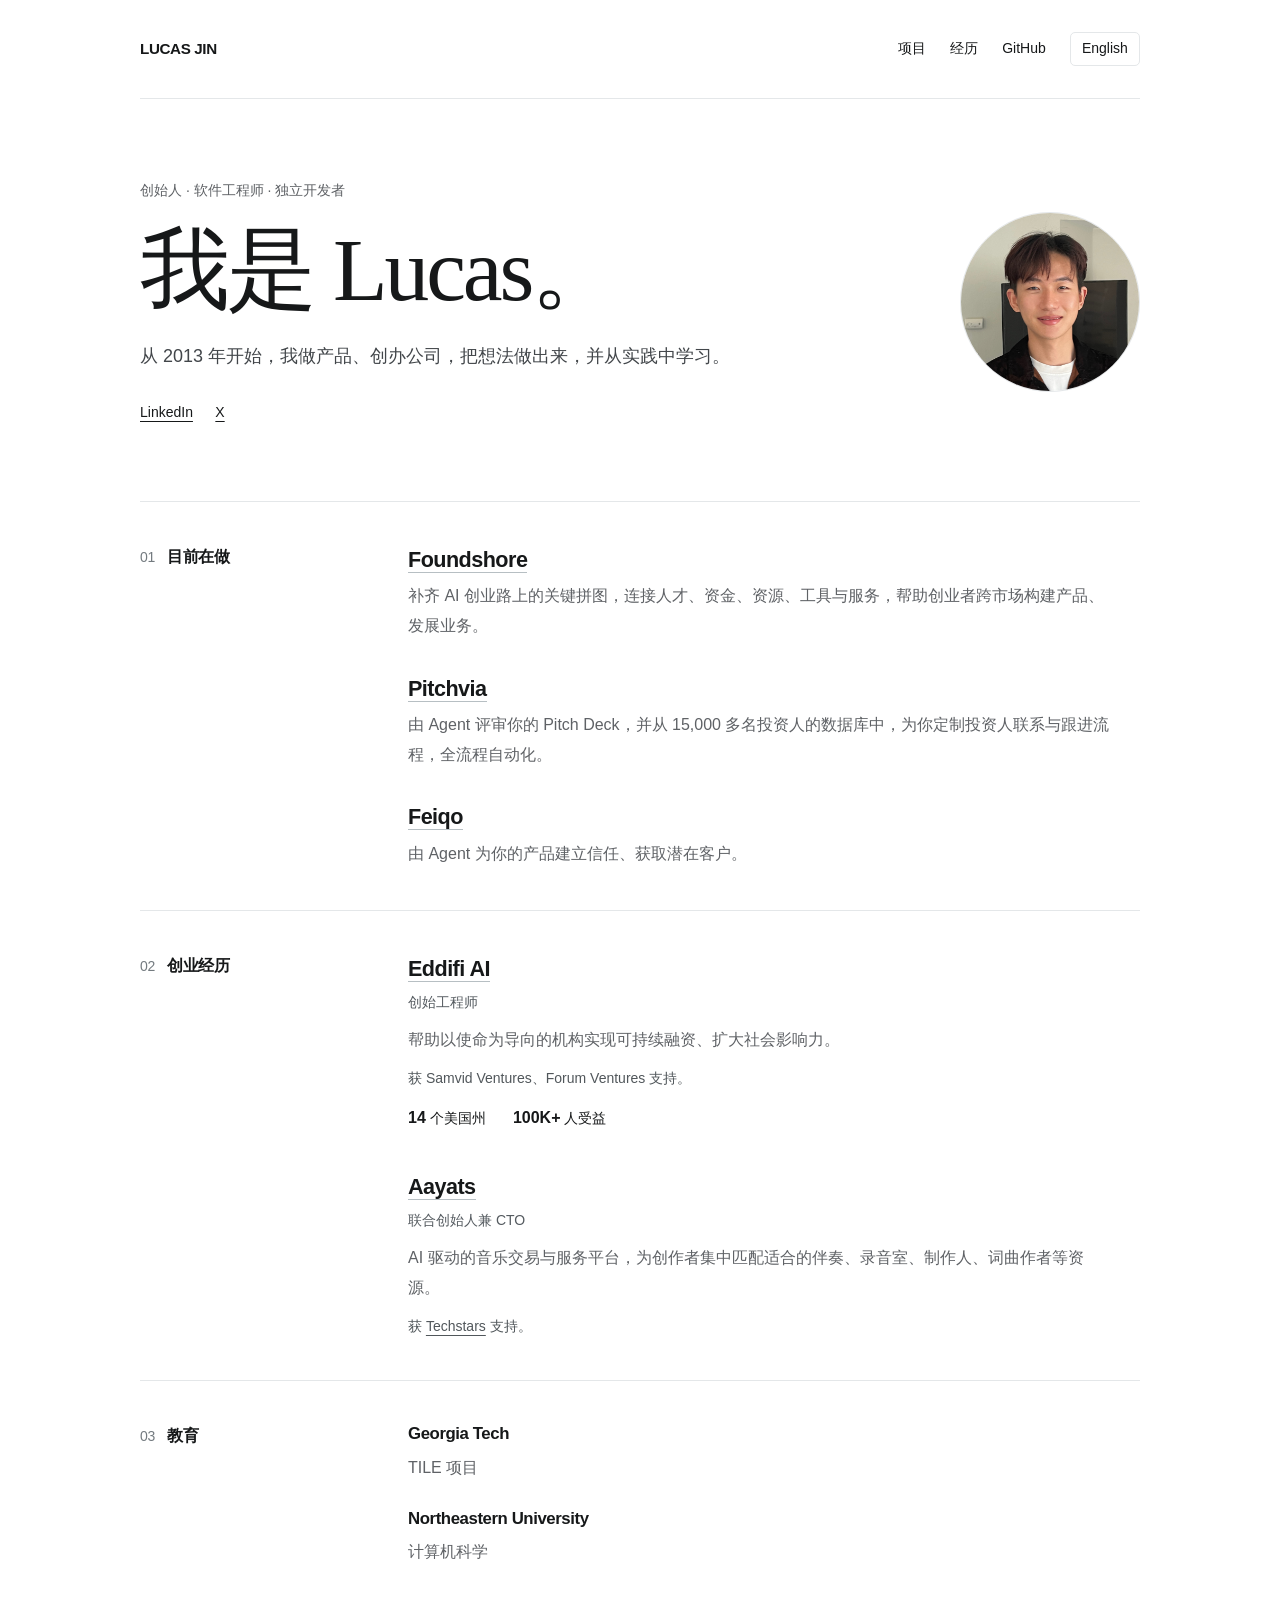
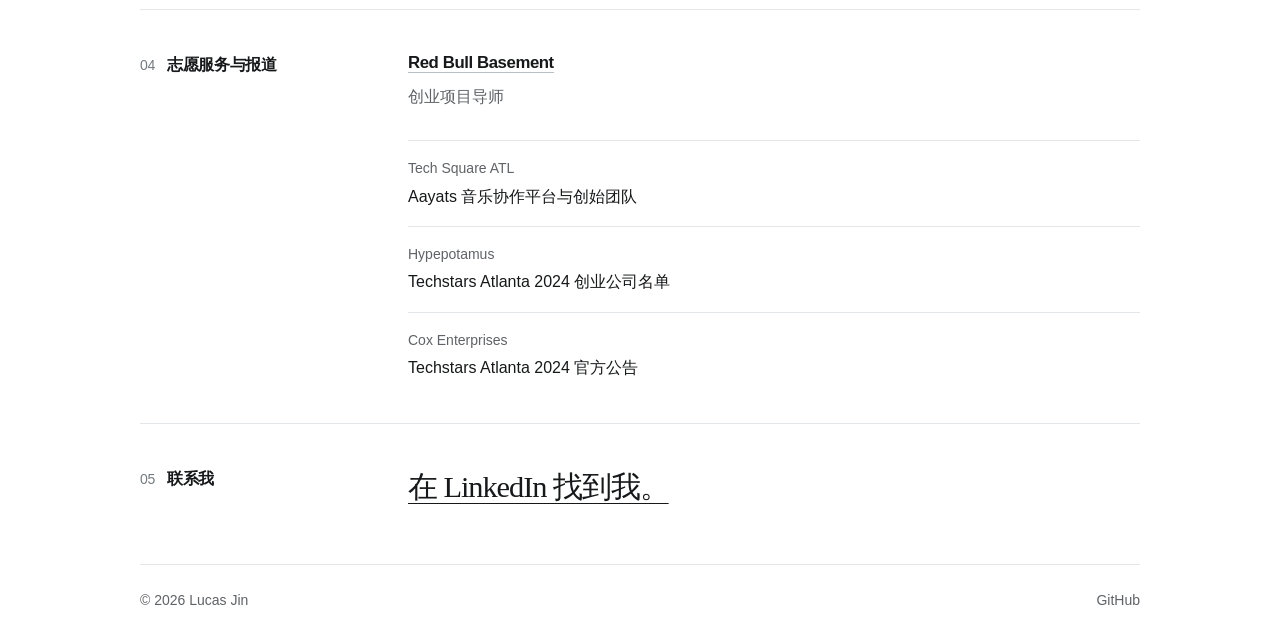
==== zh/index.html @ 731f04c1 "Publish bilingual personal website" ====
<!doctype html>
<html lang="zh-CN">
<head>
<meta charset="utf-8"><meta name="viewport" content="width=device-width, initial-scale=1">
<title>Lucas Jin — 创始人、软件工程师、独立开发者</title><meta name="description" content="从 2013 年开始做产品、创办公司。正在构建 Foundshore、Pitchvia 和 Feiqo。">
<link rel="canonical" href="https://hjinlucas.github.io/zh/">
<link rel="alternate" hreflang="en" href="https://hjinlucas.github.io/"><link rel="alternate" hreflang="zh-CN" href="https://hjinlucas.github.io/zh/"><link rel="alternate" hreflang="x-default" href="https://hjinlucas.github.io/">
<meta property="og:type" content="website"><meta property="og:title" content="Lucas Jin — 创始人、软件工程师、独立开发者"><meta property="og:description" content="从 2013 年开始做产品、创办公司。正在构建 Foundshore、Pitchvia 和 Feiqo。"><meta property="og:url" content="https://hjinlucas.github.io/zh/"><meta property="og:locale" content="zh_CN">
<meta name="theme-color" content="#ffffff"><link rel="icon" href="../assets/favicon.svg" type="image/svg+xml"><link rel="stylesheet" href="../assets/style.css">
<script type="application/ld+json">{"@context": "https://schema.org", "@type": "Person", "name": "Lucas Jin", "alternateName": "Hao Lucas Jin", "url": "https://hjinlucas.github.io", "image": "https://hjinlucas.github.io/assets/lucas.png", "jobTitle": "Founder and Software Engineer", "sameAs": ["https://github.com/hjinlucas", "https://www.linkedin.com/in/lucas-jinhao/", "https://x.com/luc3xhj"]}</script>
</head>
<body>
<a class="skip" href="#main">跳转至正文</a>
<div class="wrap">
<header class="header"><a class="wordmark" href="../">LUCAS JIN</a><nav class="nav" aria-label="主导航"><a class="section-nav" href="#work">项目</a><a class="section-nav" href="#experience">经历</a><a href="https://github.com/hjinlucas">GitHub</a><a class="language" href="../" lang="en" hreflang="en">English</a></nav></header>
<main id="main"><section class="hero" aria-labelledby="intro-title"><div class="hero-content"><p class="eyebrow">创始人 · 软件工程师 · 独立开发者</p><h1 id="intro-title">我是 Lucas。</h1><p class="intro">从 2013 年开始，我做产品、创办公司，把想法做出来，并从实践中学习。</p><div class="social"><a href="https://www.linkedin.com/in/lucas-jinhao/">LinkedIn</a><a href="https://x.com/luc3xhj">X</a></div></div><img class="portrait" src="../assets/lucas.png" alt="Lucas Jin" width="180" height="180" fetchpriority="high"></section><section class="section " id="work" aria-labelledby="work-title"><h2 id="work-title"><span class="section-index">01</span>目前在做</h2><div><ol class="work-list"><li><h3><a href="https://foundshore.com">Foundshore</a></h3><p class="description">补齐 AI 创业路上的关键拼图，连接人才、资金、资源、工具与服务，帮助创业者跨市场构建产品、发展业务。</p></li><li><h3><a href="https://pitchvia.com">Pitchvia</a></h3><p class="description">由 Agent 评审你的 Pitch Deck，并从 15,000 多名投资人的数据库中，为你定制投资人联系与跟进流程，全流程自动化。</p></li><li><h3><a href="https://feiqo.com">Feiqo</a></h3><p class="description">由 Agent 为你的产品建立信任、获取潜在客户。</p></li></ol></div></section><section class="section " id="experience" aria-labelledby="experience-title"><h2 id="experience-title"><span class="section-index">02</span>创业经历</h2><div><article class="entry"><h3><a href="https://eddi.org">Eddifi AI</a></h3><p class="role">创始工程师</p><p class="description">帮助以使命为导向的机构实现可持续融资、扩大社会影响力。</p><p class="backing">获 Samvid Ventures、Forum Ventures 支持。</p><p class="impact"><span><strong>14</strong> 个美国州</span><span><strong>100K+</strong> 人受益</span></p></article>
        <article class="entry"><h3><a href="https://aayats.com">Aayats</a></h3><p class="role">联合创始人兼 CTO</p><p class="description">AI 驱动的音乐交易与服务平台，为创作者集中匹配适合的伴奏、录音室、制作人、词曲作者等资源。</p><p class="backing">获 <a href="https://www.techstars.com/">Techstars</a> 支持。</p></article></div></section><section class="section education" id="education" aria-labelledby="education-title"><h2 id="education-title"><span class="section-index">03</span>教育</h2><div><article class="entry"><h3>Georgia Tech</h3><p class="description">TILE 项目</p></article><article class="entry"><h3>Northeastern University</h3><p class="description">计算机科学</p></article></div></section><section class="section " id="mentions" aria-labelledby="mentions-title"><h2 id="mentions-title"><span class="section-index">04</span>志愿服务与报道</h2><div><article class="volunteer"><h3><a href="https://www.redbull.com/ca-en/event-series/basement">Red Bull Basement</a></h3><p class="description">创业项目导师</p></article><ul class="media-list"><li><span class="source">Tech Square ATL</span><a href="https://www.techsquareatl.com/tech-square-news/2024/8/21/aayats-aims-to-pioneer-change-in-music-collaboration">Aayats 音乐协作平台与创始团队</a></li><li><span class="source">Hypepotamus</span><a href="https://www.hypepotamus.com/meet-the-10-startups-selected-for-techstars-atlantas-2024-cohort/">Techstars Atlanta 2024 创业公司名单</a></li><li><span class="source">Cox Enterprises</span><a href="https://www.coxenterprises.com/press-releases/meet-the-class-of-techstars-atlanta-powered-by-cox-enterprises">Techstars Atlanta 2024 官方公告</a></li></ul></div></section><section class="section contact" id="connect" aria-labelledby="connect-title"><h2 id="connect-title"><span class="section-index">05</span>联系我</h2><div><a class="contact-link" href="https://www.linkedin.com/in/lucas-jinhao/">在 LinkedIn 找到我。</a></div></section></main>
<footer class="footer"><span>© 2026 Lucas Jin</span><a href="https://github.com/hjinlucas">GitHub</a></footer>
</div>
</body></html>
---- assets/style.css ----
:root { color-scheme: light; --paper: #fff; --ink: #161819; --muted: #5f6266; --line: #e4e7e9; --accent: #175c4c; }
* { box-sizing: border-box; }
html { scroll-behavior: smooth; scroll-padding-top: 2rem; }
body { margin: 0; background: var(--paper); color: var(--ink); font-family: -apple-system, BlinkMacSystemFont, "Segoe UI", "Noto Sans SC", sans-serif; font-size: 1rem; line-height: 1.65; -webkit-font-smoothing: antialiased; }
a { color: inherit; text-decoration-thickness: 1px; text-underline-offset: .25em; }
a:hover { color: var(--accent); }
a:focus-visible { outline: 2px solid var(--accent); outline-offset: 5px; border-radius: 2px; }
.skip { position: absolute; left: 1rem; top: -5rem; padding: .6rem 1rem; background: var(--ink); color: white; z-index: 3; }
.skip:focus { top: 1rem; }
.wrap { width: min(100% - 3.5rem, 1000px); margin-inline: auto; }
.header { display: flex; align-items: center; justify-content: space-between; gap: 2rem; padding-block: 2rem; border-bottom: 1px solid var(--line); }
.wordmark { text-decoration: none; font-size: .95rem; font-weight: 700; letter-spacing: -.025em; }
.nav { display: flex; align-items: center; gap: 1.5rem; font-size: .875rem; }
.nav a { text-decoration: none; }
.language { padding: .28rem .7rem; border: 1px solid var(--line); border-radius: 5px; }
.hero { display: grid; grid-template-columns: minmax(0, 1fr) 180px; align-items: center; gap: 4rem; padding-block: 5rem 4.8rem; }
.eyebrow { margin: 0 0 1.2rem; color: var(--muted); font-size: .875rem; }
h1 { margin: 0 0 1.25rem; font-family: Georgia, "Times New Roman", "Noto Serif SC", serif; font-weight: 400; font-size: clamp(3.5rem, 7vw, 5.8rem); letter-spacing: -.06em; line-height: 1.1; }
.intro { max-width: 37rem; font-size: 1.125rem; color: #42464a; margin: 0; line-height: 1.75; }
.portrait { width: 180px; height: 180px; border-radius: 50%; object-fit: cover; border: 1px solid var(--line); }
.social { display: flex; gap: 1.4rem; margin-top: 1.75rem; font-size: .875rem; }
.section { display: grid; grid-template-columns: 220px minmax(0, 1fr); gap: 3rem; border-top: 1px solid var(--line); padding-block: 2.6rem; scroll-margin-top: 2rem; }
.section h2 { font-size: 1rem; font-weight: 600; letter-spacing: -.02em; line-height: 1.5; margin: .1rem 0 0; }
.section-index { font-size: .875rem; color: #737a7f; margin-right: .75rem; font-variant-numeric: tabular-nums; font-weight: 400; }
.work-list { list-style: none; margin: 0; padding: 0; }
.work-list li + li { margin-top: 2rem; }
h3 { font-size: 1.35rem; line-height: 1.45; letter-spacing: -.025em; font-weight: 600; margin: 0 0 .4rem; }
h3 a { text-decoration: none; border-bottom: 1px solid #b7bfc3; }
.description { color: var(--muted); margin: 0; max-width: 44rem; }
.entry + .entry { margin-top: 2.5rem; }
.role { font-size: .875rem; margin: .25rem 0 .7rem; color: #555b60; }
.backing { margin: .8rem 0 0; font-size: .875rem; color: #51575b; }
.impact { margin: .9rem 0 0; display: flex; gap: 1.7rem; flex-wrap: wrap; color: var(--ink); font-size: .875rem; }
.impact strong { font-size: 1rem; font-weight: 600; }
.education .entry + .entry { margin-top: 1.5rem; }
.education h3 { font-size: 1.05rem; }
.volunteer { padding-bottom: 1.8rem; }
.volunteer h3 { font-size: 1.05rem; }
.media-list { list-style: none; margin: 0; padding: 0; }
.media-list li { border-top: 1px solid var(--line); padding-block: 1rem; }
.media-list li:last-child { padding-bottom: 0; }
.source { display: block; margin-bottom: .2rem; color: var(--muted); font-size: .875rem; }
.media-list a { display: inline-block; text-decoration: none; line-height: 1.55; }
.media-list a:hover { text-decoration: underline; }
.contact { padding-block: 2.6rem 3.5rem; }
.contact .contact-link { display: inline-block; font-family: Georgia, "Times New Roman", serif; font-size: 1.9rem; line-height: 1.4; letter-spacing: -.035em; text-underline-offset: .2em; }
.footer { display: flex; justify-content: space-between; flex-wrap: wrap; gap: 1rem; padding: 1.5rem 0 2rem; border-top: 1px solid var(--line); color: var(--muted); font-size: .875rem; }
.footer a { text-decoration: none; }
html[lang="zh-CN"] h1 { letter-spacing: -.035em; }
html[lang="zh-CN"] .intro, html[lang="zh-CN"] .description { line-height: 1.85; }
@media (max-width: 760px) {
  .wrap { width: min(100% - 2.5rem, 620px); }
  .header { padding-block: 1.25rem; }
  .nav { gap: 1rem; }
  .nav .section-nav { display: none; }
  .hero { grid-template-columns: minmax(0, 1fr) 94px; align-items: start; gap: 1rem; padding-block: 3.2rem; }
  .hero-content { display: contents; }
  .hero .eyebrow { grid-column: 1 / -1; margin-bottom: .25rem; }
  .hero h1 { grid-column: 1; margin: 0; font-size: clamp(2.7rem, 8.5vw, 3.7rem); align-self: center; }
  .portrait { grid-column: 2; grid-row: 2; width: 94px; height: 94px; }
  .intro { grid-column: 1 / -1; margin-top: .6rem; font-size: 1.05rem; }
  .social { grid-column: 1 / -1; margin-top: .5rem; }
  .section { grid-template-columns: 1fr; gap: 1.4rem; padding-block: 2rem; }
  .section h2 { color: var(--muted); font-size: .875rem; }
  .section-index { margin-right: .5rem; }
  .contact { padding-block: 2rem 2.5rem; }
}
@media (prefers-reduced-motion: reduce) { html { scroll-behavior: auto; } }
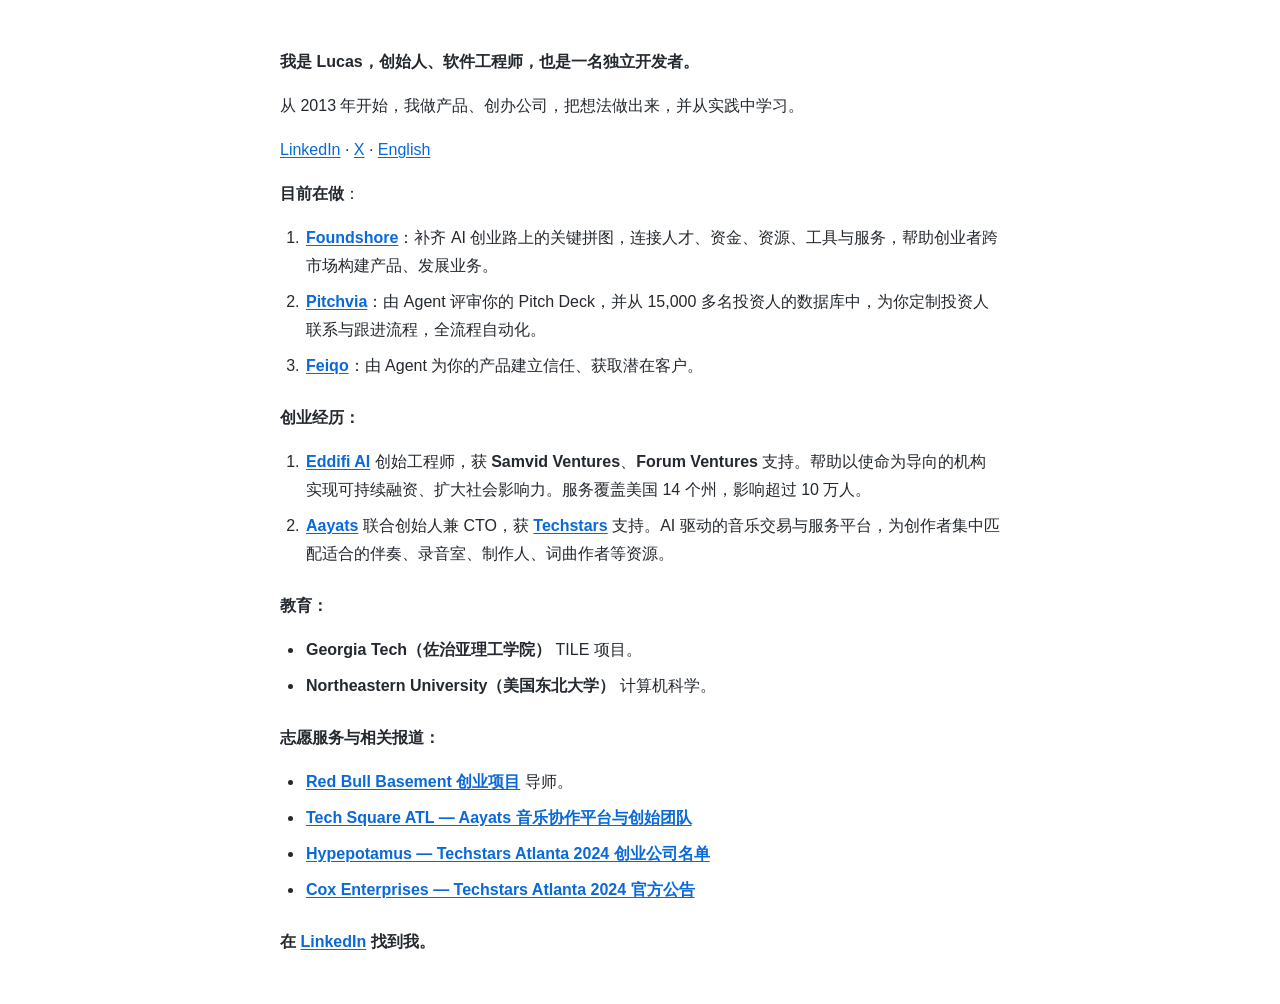
==== commit 5175298c: "Use plain text layout matching the profile README" ====
--- a/zh/index.html
+++ b/zh/index.html
@@ -1,20 +1,47 @@
 <!doctype html>
 <html lang="zh-CN">
 <head>
-<meta charset="utf-8"><meta name="viewport" content="width=device-width, initial-scale=1">
-<title>Lucas Jin — 创始人、软件工程师、独立开发者</title><meta name="description" content="从 2013 年开始做产品、创办公司。正在构建 Foundshore、Pitchvia 和 Feiqo。">
+<meta charset="utf-8">
+<meta name="viewport" content="width=device-width, initial-scale=1">
+<title>Lucas Jin — 个人介绍</title>
+<meta name="description" content="创始人、软件工程师、独立开发者。">
 <link rel="canonical" href="https://hjinlucas.github.io/zh/">
-<link rel="alternate" hreflang="en" href="https://hjinlucas.github.io/"><link rel="alternate" hreflang="zh-CN" href="https://hjinlucas.github.io/zh/"><link rel="alternate" hreflang="x-default" href="https://hjinlucas.github.io/">
-<meta property="og:type" content="website"><meta property="og:title" content="Lucas Jin — 创始人、软件工程师、独立开发者"><meta property="og:description" content="从 2013 年开始做产品、创办公司。正在构建 Foundshore、Pitchvia 和 Feiqo。"><meta property="og:url" content="https://hjinlucas.github.io/zh/"><meta property="og:locale" content="zh_CN">
-<meta name="theme-color" content="#ffffff"><link rel="icon" href="../assets/favicon.svg" type="image/svg+xml"><link rel="stylesheet" href="../assets/style.css">
-<script type="application/ld+json">{"@context": "https://schema.org", "@type": "Person", "name": "Lucas Jin", "alternateName": "Hao Lucas Jin", "url": "https://hjinlucas.github.io", "image": "https://hjinlucas.github.io/assets/lucas.png", "jobTitle": "Founder and Software Engineer", "sameAs": ["https://github.com/hjinlucas", "https://www.linkedin.com/in/lucas-jinhao/", "https://x.com/luc3xhj"]}</script>
+<link rel="alternate" hreflang="en" href="https://hjinlucas.github.io/">
+<link rel="alternate" hreflang="zh-CN" href="https://hjinlucas.github.io/zh/">
+<link rel="alternate" hreflang="x-default" href="https://hjinlucas.github.io/">
+<meta property="og:type" content="website">
+<meta property="og:title" content="Lucas Jin — 个人介绍">
+<meta property="og:description" content="创始人、软件工程师、独立开发者。">
+<meta property="og:url" content="https://hjinlucas.github.io/zh/">
+<link rel="icon" type="image/svg+xml" href="../assets/favicon.svg">
+<link rel="stylesheet" href="../assets/style.css">
+<script type="application/ld+json">{"@context": "https://schema.org", "@type": "Person", "name": "Lucas Jin", "url": "https://hjinlucas.github.io", "sameAs": ["https://github.com/hjinlucas", "https://www.linkedin.com/in/lucas-jinhao/", "https://x.com/luc3xhj"]}</script>
 </head>
-<body>
-<a class="skip" href="#main">跳转至正文</a>
-<div class="wrap">
-<header class="header"><a class="wordmark" href="../">LUCAS JIN</a><nav class="nav" aria-label="主导航"><a class="section-nav" href="#work">项目</a><a class="section-nav" href="#experience">经历</a><a href="https://github.com/hjinlucas">GitHub</a><a class="language" href="../" lang="en" hreflang="en">English</a></nav></header>
-<main id="main"><section class="hero" aria-labelledby="intro-title"><div class="hero-content"><p class="eyebrow">创始人 · 软件工程师 · 独立开发者</p><h1 id="intro-title">我是 Lucas。</h1><p class="intro">从 2013 年开始，我做产品、创办公司，把想法做出来，并从实践中学习。</p><div class="social"><a href="https://www.linkedin.com/in/lucas-jinhao/">LinkedIn</a><a href="https://x.com/luc3xhj">X</a></div></div><img class="portrait" src="../assets/lucas.png" alt="Lucas Jin" width="180" height="180" fetchpriority="high"></section><section class="section " id="work" aria-labelledby="work-title"><h2 id="work-title"><span class="section-index">01</span>目前在做</h2><div><ol class="work-list"><li><h3><a href="https://foundshore.com">Foundshore</a></h3><p class="description">补齐 AI 创业路上的关键拼图，连接人才、资金、资源、工具与服务，帮助创业者跨市场构建产品、发展业务。</p></li><li><h3><a href="https://pitchvia.com">Pitchvia</a></h3><p class="description">由 Agent 评审你的 Pitch Deck，并从 15,000 多名投资人的数据库中，为你定制投资人联系与跟进流程，全流程自动化。</p></li><li><h3><a href="https://feiqo.com">Feiqo</a></h3><p class="description">由 Agent 为你的产品建立信任、获取潜在客户。</p></li></ol></div></section><section class="section " id="experience" aria-labelledby="experience-title"><h2 id="experience-title"><span class="section-index">02</span>创业经历</h2><div><article class="entry"><h3><a href="https://eddi.org">Eddifi AI</a></h3><p class="role">创始工程师</p><p class="description">帮助以使命为导向的机构实现可持续融资、扩大社会影响力。</p><p class="backing">获 Samvid Ventures、Forum Ventures 支持。</p><p class="impact"><span><strong>14</strong> 个美国州</span><span><strong>100K+</strong> 人受益</span></p></article>
-        <article class="entry"><h3><a href="https://aayats.com">Aayats</a></h3><p class="role">联合创始人兼 CTO</p><p class="description">AI 驱动的音乐交易与服务平台，为创作者集中匹配适合的伴奏、录音室、制作人、词曲作者等资源。</p><p class="backing">获 <a href="https://www.techstars.com/">Techstars</a> 支持。</p></article></div></section><section class="section education" id="education" aria-labelledby="education-title"><h2 id="education-title"><span class="section-index">03</span>教育</h2><div><article class="entry"><h3>Georgia Tech</h3><p class="description">TILE 项目</p></article><article class="entry"><h3>Northeastern University</h3><p class="description">计算机科学</p></article></div></section><section class="section " id="mentions" aria-labelledby="mentions-title"><h2 id="mentions-title"><span class="section-index">04</span>志愿服务与报道</h2><div><article class="volunteer"><h3><a href="https://www.redbull.com/ca-en/event-series/basement">Red Bull Basement</a></h3><p class="description">创业项目导师</p></article><ul class="media-list"><li><span class="source">Tech Square ATL</span><a href="https://www.techsquareatl.com/tech-square-news/2024/8/21/aayats-aims-to-pioneer-change-in-music-collaboration">Aayats 音乐协作平台与创始团队</a></li><li><span class="source">Hypepotamus</span><a href="https://www.hypepotamus.com/meet-the-10-startups-selected-for-techstars-atlantas-2024-cohort/">Techstars Atlanta 2024 创业公司名单</a></li><li><span class="source">Cox Enterprises</span><a href="https://www.coxenterprises.com/press-releases/meet-the-class-of-techstars-atlanta-powered-by-cox-enterprises">Techstars Atlanta 2024 官方公告</a></li></ul></div></section><section class="section contact" id="connect" aria-labelledby="connect-title"><h2 id="connect-title"><span class="section-index">05</span>联系我</h2><div><a class="contact-link" href="https://www.linkedin.com/in/lucas-jinhao/">在 LinkedIn 找到我。</a></div></section></main>
-<footer class="footer"><span>© 2026 Lucas Jin</span><a href="https://github.com/hjinlucas">GitHub</a></footer>
-</div>
-</body></html>
+<body><main><p><strong>我是 Lucas，创始人、软件工程师，也是一名独立开发者。</strong></p>
+<p>从 2013 年开始，我做产品、创办公司，把想法做出来，并从实践中学习。</p>
+<p><a href="https://www.linkedin.com/in/lucas-jinhao/" rel="nofollow">LinkedIn</a> · <a href="https://x.com/luc3xhj" rel="nofollow">X</a> · <a href="../">English</a></p>
+<p><strong>目前在做</strong>：</p>
+<ol>
+<li><strong><a href="https://foundshore.com" rel="nofollow">Foundshore</a></strong>：补齐 AI 创业路上的关键拼图，连接人才、资金、资源、工具与服务，帮助创业者跨市场构建产品、发展业务。</li>
+<li><strong><a href="https://pitchvia.com" rel="nofollow">Pitchvia</a></strong>：由 Agent 评审你的 Pitch Deck，并从 15,000 多名投资人的数据库中，为你定制投资人联系与跟进流程，全流程自动化。</li>
+<li><strong><a href="https://feiqo.com" rel="nofollow">Feiqo</a></strong>：由 Agent 为你的产品建立信任、获取潜在客户。</li>
+</ol>
+<p><strong>创业经历：</strong></p>
+<ol>
+<li><strong><a href="https://eddi.org" rel="nofollow">Eddifi AI</a></strong> 创始工程师，获 <strong>Samvid Ventures</strong>、<strong>Forum Ventures</strong> 支持。帮助以使命为导向的机构实现可持续融资、扩大社会影响力。服务覆盖美国 14 个州，影响超过 10 万人。</li>
+<li><strong><a href="https://aayats.com" rel="nofollow">Aayats</a></strong> 联合创始人兼 CTO，获 <strong><a href="https://www.techstars.com/" rel="nofollow">Techstars</a></strong> 支持。AI 驱动的音乐交易与服务平台，为创作者集中匹配适合的伴奏、录音室、制作人、词曲作者等资源。</li>
+</ol>
+<p><strong>教育：</strong></p>
+<ul>
+<li><strong>Georgia Tech（佐治亚理工学院）</strong> TILE 项目。</li>
+<li><strong>Northeastern University（美国东北大学）</strong> 计算机科学。</li>
+</ul>
+<p><strong>志愿服务与相关报道：</strong></p>
+<ul>
+<li><strong><a href="https://www.redbull.com/ca-en/event-series/basement" rel="nofollow">Red Bull Basement 创业项目</a></strong> 导师。</li>
+<li><strong><a href="https://www.techsquareatl.com/tech-square-news/2024/8/21/aayats-aims-to-pioneer-change-in-music-collaboration" rel="nofollow">Tech Square ATL — Aayats 音乐协作平台与创始团队</a></strong></li>
+<li><strong><a href="https://www.hypepotamus.com/meet-the-10-startups-selected-for-techstars-atlantas-2024-cohort/" rel="nofollow">Hypepotamus — Techstars Atlanta 2024 创业公司名单</a></strong></li>
+<li><strong><a href="https://www.coxenterprises.com/press-releases/meet-the-class-of-techstars-atlanta-powered-by-cox-enterprises" rel="nofollow">Cox Enterprises — Techstars Atlanta 2024 官方公告</a></strong></li>
+</ul>
+<p><strong>在 <a href="https://www.linkedin.com/in/lucas-jinhao/" rel="nofollow">LinkedIn</a> 找到我。</strong></p></main></body>
+</html>
--- a/assets/style.css
+++ b/assets/style.css
@@ -1,68 +1,13 @@
-:root { color-scheme: light; --paper: #fff; --ink: #161819; --muted: #5f6266; --line: #e4e7e9; --accent: #175c4c; }
-* { box-sizing: border-box; }
-html { scroll-behavior: smooth; scroll-padding-top: 2rem; }
-body { margin: 0; background: var(--paper); color: var(--ink); font-family: -apple-system, BlinkMacSystemFont, "Segoe UI", "Noto Sans SC", sans-serif; font-size: 1rem; line-height: 1.65; -webkit-font-smoothing: antialiased; }
-a { color: inherit; text-decoration-thickness: 1px; text-underline-offset: .25em; }
-a:hover { color: var(--accent); }
-a:focus-visible { outline: 2px solid var(--accent); outline-offset: 5px; border-radius: 2px; }
-.skip { position: absolute; left: 1rem; top: -5rem; padding: .6rem 1rem; background: var(--ink); color: white; z-index: 3; }
-.skip:focus { top: 1rem; }
-.wrap { width: min(100% - 3.5rem, 1000px); margin-inline: auto; }
-.header { display: flex; align-items: center; justify-content: space-between; gap: 2rem; padding-block: 2rem; border-bottom: 1px solid var(--line); }
-.wordmark { text-decoration: none; font-size: .95rem; font-weight: 700; letter-spacing: -.025em; }
-.nav { display: flex; align-items: center; gap: 1.5rem; font-size: .875rem; }
-.nav a { text-decoration: none; }
-.language { padding: .28rem .7rem; border: 1px solid var(--line); border-radius: 5px; }
-.hero { display: grid; grid-template-columns: minmax(0, 1fr) 180px; align-items: center; gap: 4rem; padding-block: 5rem 4.8rem; }
-.eyebrow { margin: 0 0 1.2rem; color: var(--muted); font-size: .875rem; }
-h1 { margin: 0 0 1.25rem; font-family: Georgia, "Times New Roman", "Noto Serif SC", serif; font-weight: 400; font-size: clamp(3.5rem, 7vw, 5.8rem); letter-spacing: -.06em; line-height: 1.1; }
-.intro { max-width: 37rem; font-size: 1.125rem; color: #42464a; margin: 0; line-height: 1.75; }
-.portrait { width: 180px; height: 180px; border-radius: 50%; object-fit: cover; border: 1px solid var(--line); }
-.social { display: flex; gap: 1.4rem; margin-top: 1.75rem; font-size: .875rem; }
-.section { display: grid; grid-template-columns: 220px minmax(0, 1fr); gap: 3rem; border-top: 1px solid var(--line); padding-block: 2.6rem; scroll-margin-top: 2rem; }
-.section h2 { font-size: 1rem; font-weight: 600; letter-spacing: -.02em; line-height: 1.5; margin: .1rem 0 0; }
-.section-index { font-size: .875rem; color: #737a7f; margin-right: .75rem; font-variant-numeric: tabular-nums; font-weight: 400; }
-.work-list { list-style: none; margin: 0; padding: 0; }
-.work-list li + li { margin-top: 2rem; }
-h3 { font-size: 1.35rem; line-height: 1.45; letter-spacing: -.025em; font-weight: 600; margin: 0 0 .4rem; }
-h3 a { text-decoration: none; border-bottom: 1px solid #b7bfc3; }
-.description { color: var(--muted); margin: 0; max-width: 44rem; }
-.entry + .entry { margin-top: 2.5rem; }
-.role { font-size: .875rem; margin: .25rem 0 .7rem; color: #555b60; }
-.backing { margin: .8rem 0 0; font-size: .875rem; color: #51575b; }
-.impact { margin: .9rem 0 0; display: flex; gap: 1.7rem; flex-wrap: wrap; color: var(--ink); font-size: .875rem; }
-.impact strong { font-size: 1rem; font-weight: 600; }
-.education .entry + .entry { margin-top: 1.5rem; }
-.education h3 { font-size: 1.05rem; }
-.volunteer { padding-bottom: 1.8rem; }
-.volunteer h3 { font-size: 1.05rem; }
-.media-list { list-style: none; margin: 0; padding: 0; }
-.media-list li { border-top: 1px solid var(--line); padding-block: 1rem; }
-.media-list li:last-child { padding-bottom: 0; }
-.source { display: block; margin-bottom: .2rem; color: var(--muted); font-size: .875rem; }
-.media-list a { display: inline-block; text-decoration: none; line-height: 1.55; }
-.media-list a:hover { text-decoration: underline; }
-.contact { padding-block: 2.6rem 3.5rem; }
-.contact .contact-link { display: inline-block; font-family: Georgia, "Times New Roman", serif; font-size: 1.9rem; line-height: 1.4; letter-spacing: -.035em; text-underline-offset: .2em; }
-.footer { display: flex; justify-content: space-between; flex-wrap: wrap; gap: 1rem; padding: 1.5rem 0 2rem; border-top: 1px solid var(--line); color: var(--muted); font-size: .875rem; }
-.footer a { text-decoration: none; }
-html[lang="zh-CN"] h1 { letter-spacing: -.035em; }
-html[lang="zh-CN"] .intro, html[lang="zh-CN"] .description { line-height: 1.85; }
-@media (max-width: 760px) {
-  .wrap { width: min(100% - 2.5rem, 620px); }
-  .header { padding-block: 1.25rem; }
-  .nav { gap: 1rem; }
-  .nav .section-nav { display: none; }
-  .hero { grid-template-columns: minmax(0, 1fr) 94px; align-items: start; gap: 1rem; padding-block: 3.2rem; }
-  .hero-content { display: contents; }
-  .hero .eyebrow { grid-column: 1 / -1; margin-bottom: .25rem; }
-  .hero h1 { grid-column: 1; margin: 0; font-size: clamp(2.7rem, 8.5vw, 3.7rem); align-self: center; }
-  .portrait { grid-column: 2; grid-row: 2; width: 94px; height: 94px; }
-  .intro { grid-column: 1 / -1; margin-top: .6rem; font-size: 1.05rem; }
-  .social { grid-column: 1 / -1; margin-top: .5rem; }
-  .section { grid-template-columns: 1fr; gap: 1.4rem; padding-block: 2rem; }
-  .section h2 { color: var(--muted); font-size: .875rem; }
-  .section-index { margin-right: .5rem; }
-  .contact { padding-block: 2rem 2.5rem; }
-}
-@media (prefers-reduced-motion: reduce) { html { scroll-behavior: auto; } }
+html { color-scheme: light; }
+body { margin: 0; color: #24292f; background: #fff; font-family: -apple-system, BlinkMacSystemFont, "Segoe UI", "Noto Sans SC", sans-serif; font-size: 16px; line-height: 1.75; }
+main { max-width: 720px; margin: 48px auto; padding: 0 24px; overflow-wrap: break-word; }
+p { margin: 0 0 16px; }
+strong { font-weight: 600; }
+a { color: #0969da; text-decoration: underline; text-underline-offset: 2px; }
+a:hover { color: #0550ae; }
+a:focus-visible { outline: 2px solid #0969da; outline-offset: 3px; }
+ul, ol { padding-left: 24px; margin: 0 0 24px; }
+li { margin-bottom: 8px; padding-left: 2px; }
+li:last-child { margin-bottom: 0; }
+li p { margin-bottom: 8px; }
+@media (max-width: 600px) { main { margin: 24px auto; padding: 0 20px; } }
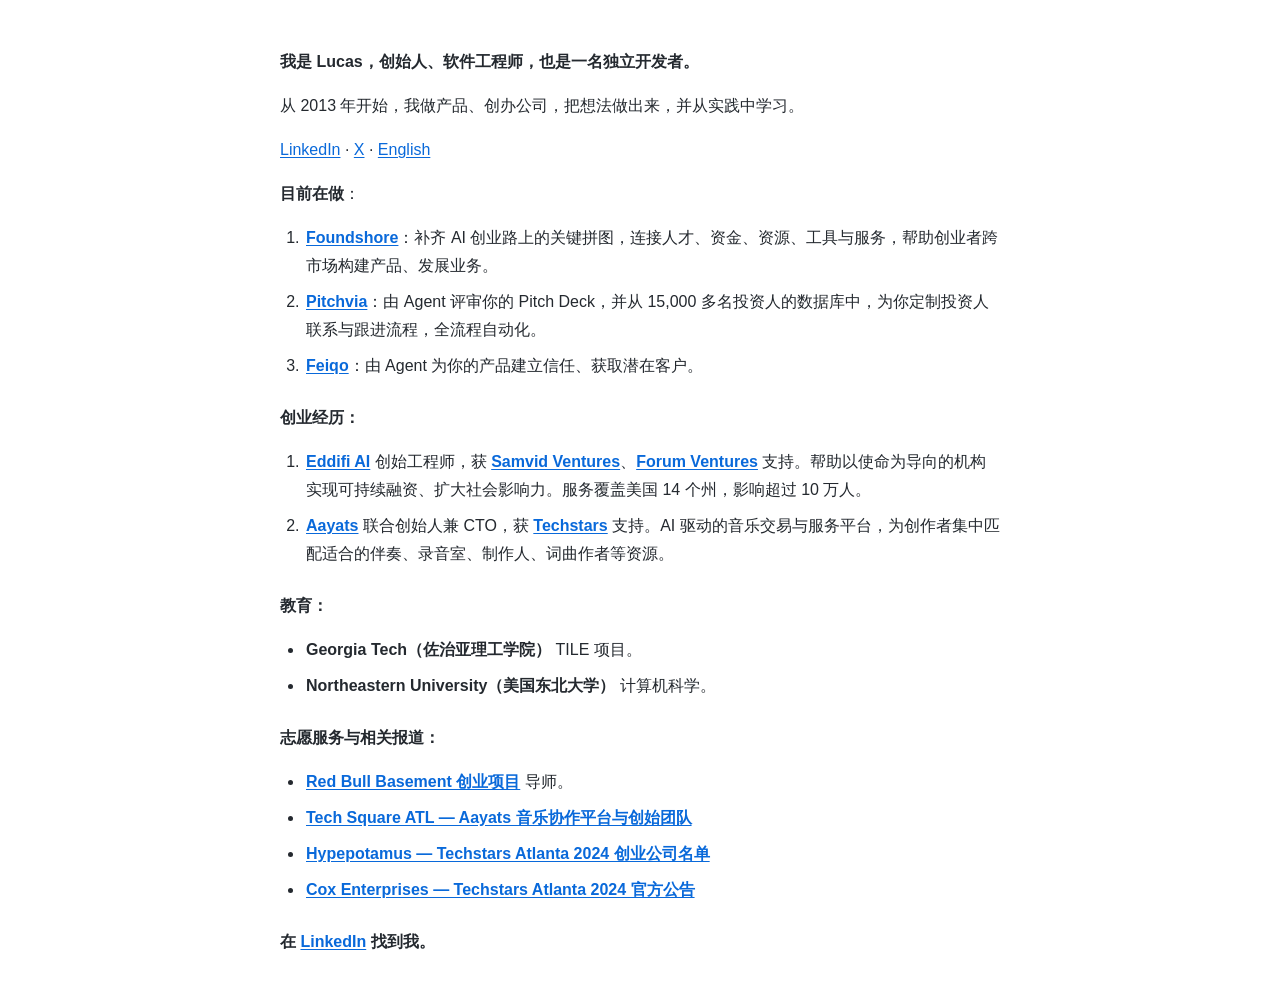
==== commit 677c280e: "Sync Chinese experience links" ====
--- a/zh/index.html
+++ b/zh/index.html
@@ -28,7 +28,7 @@
 </ol>
 <p><strong>创业经历：</strong></p>
 <ol>
-<li><strong><a href="https://eddi.org" rel="nofollow">Eddifi AI</a></strong> 创始工程师，获 <strong>Samvid Ventures</strong>、<strong>Forum Ventures</strong> 支持。帮助以使命为导向的机构实现可持续融资、扩大社会影响力。服务覆盖美国 14 个州，影响超过 10 万人。</li>
+<li><strong><a href="https://eddi.org" rel="nofollow">Eddifi AI</a></strong> 创始工程师，获 <strong><a href="https://www.samvid.ventures/">Samvid Ventures</a></strong>、<strong><a href="https://www.forumvc.com/">Forum Ventures</a></strong> 支持。帮助以使命为导向的机构实现可持续融资、扩大社会影响力。服务覆盖美国 14 个州，影响超过 10 万人。</li>
 <li><strong><a href="https://aayats.com" rel="nofollow">Aayats</a></strong> 联合创始人兼 CTO，获 <strong><a href="https://www.techstars.com/" rel="nofollow">Techstars</a></strong> 支持。AI 驱动的音乐交易与服务平台，为创作者集中匹配适合的伴奏、录音室、制作人、词曲作者等资源。</li>
 </ol>
 <p><strong>教育：</strong></p>
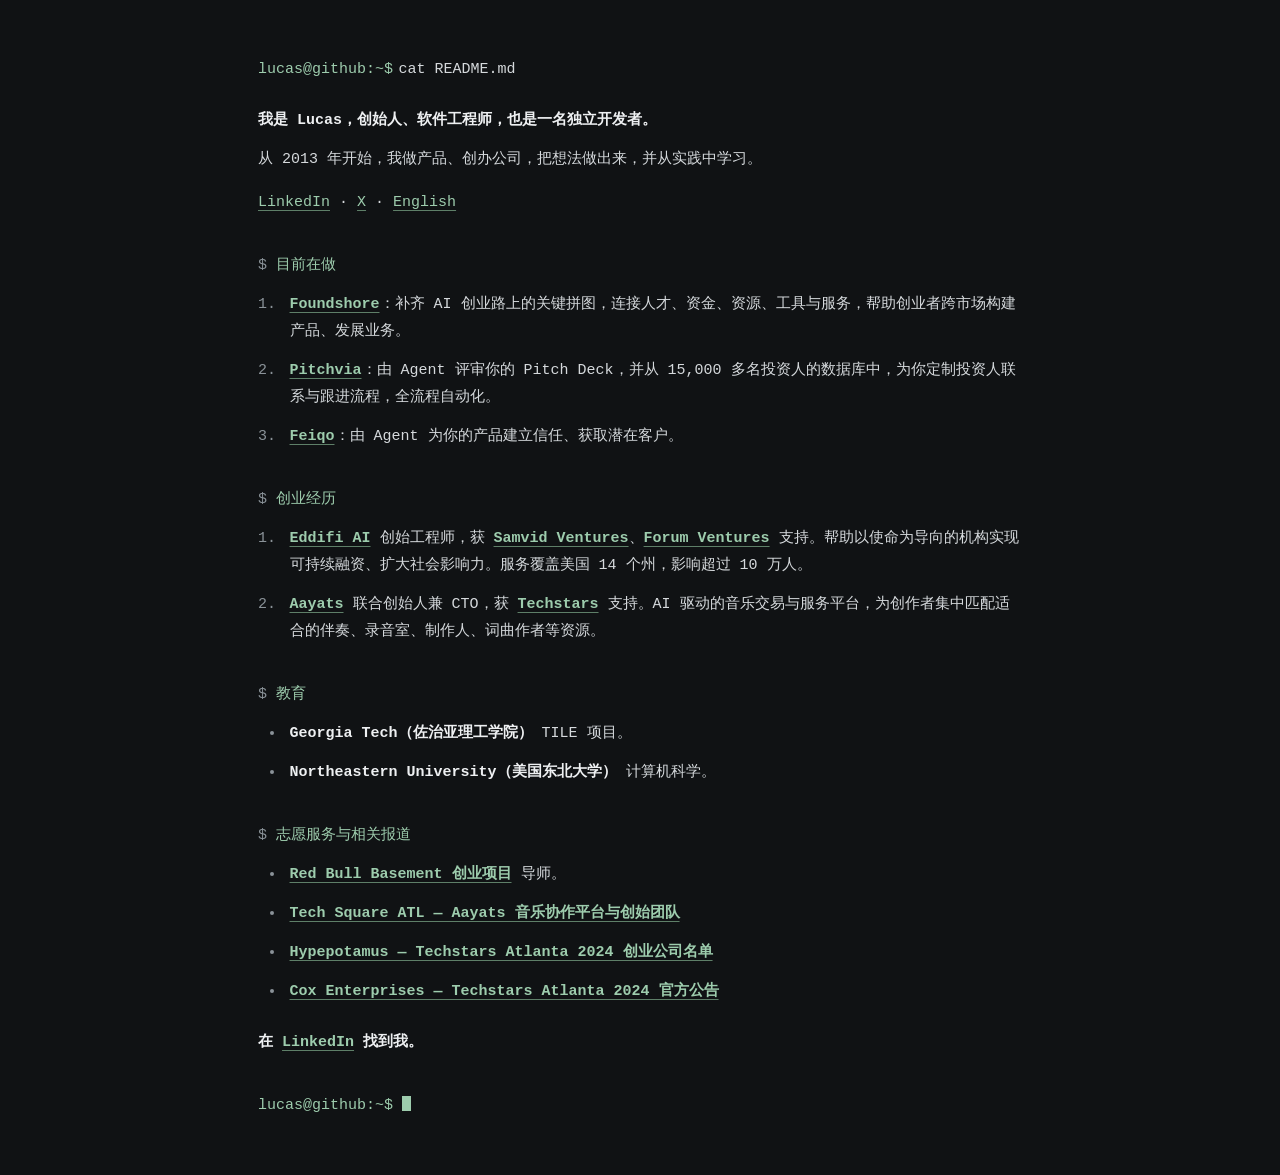
==== commit baa643e7: "Use a minimal terminal style for the personal site" ====
--- a/zh/index.html
+++ b/zh/index.html
@@ -3,6 +3,7 @@
 <head>
 <meta charset="utf-8">
 <meta name="viewport" content="width=device-width, initial-scale=1">
+<meta name="theme-color" content="#101214">
 <title>Lucas Jin — 个人介绍</title>
 <meta name="description" content="创始人、软件工程师、独立开发者。">
 <link rel="canonical" href="https://hjinlucas.github.io/zh/">
@@ -17,31 +18,34 @@
 <link rel="stylesheet" href="../assets/style.css">
 <script type="application/ld+json">{"@context": "https://schema.org", "@type": "Person", "name": "Lucas Jin", "url": "https://hjinlucas.github.io", "sameAs": ["https://github.com/hjinlucas", "https://www.linkedin.com/in/lucas-jinhao/", "https://x.com/luc3xhj"]}</script>
 </head>
-<body><main><p><strong>我是 Lucas，创始人、软件工程师，也是一名独立开发者。</strong></p>
+<body><main>
+<p class="prompt"><span class="host">lucas@github:~$</span> <span class="command">cat README.md</span></p>
+<h1>我是 Lucas，创始人、软件工程师，也是一名独立开发者。</h1>
 <p>从 2013 年开始，我做产品、创办公司，把想法做出来，并从实践中学习。</p>
 <p><a href="https://www.linkedin.com/in/lucas-jinhao/" rel="nofollow">LinkedIn</a> · <a href="https://x.com/luc3xhj" rel="nofollow">X</a> · <a href="../">English</a></p>
-<p><strong>目前在做</strong>：</p>
+<h2>目前在做</h2>
 <ol>
 <li><strong><a href="https://foundshore.com" rel="nofollow">Foundshore</a></strong>：补齐 AI 创业路上的关键拼图，连接人才、资金、资源、工具与服务，帮助创业者跨市场构建产品、发展业务。</li>
 <li><strong><a href="https://pitchvia.com" rel="nofollow">Pitchvia</a></strong>：由 Agent 评审你的 Pitch Deck，并从 15,000 多名投资人的数据库中，为你定制投资人联系与跟进流程，全流程自动化。</li>
 <li><strong><a href="https://feiqo.com" rel="nofollow">Feiqo</a></strong>：由 Agent 为你的产品建立信任、获取潜在客户。</li>
 </ol>
-<p><strong>创业经历：</strong></p>
+<h2>创业经历</h2>
 <ol>
 <li><strong><a href="https://eddi.org" rel="nofollow">Eddifi AI</a></strong> 创始工程师，获 <strong><a href="https://www.samvid.ventures/">Samvid Ventures</a></strong>、<strong><a href="https://www.forumvc.com/">Forum Ventures</a></strong> 支持。帮助以使命为导向的机构实现可持续融资、扩大社会影响力。服务覆盖美国 14 个州，影响超过 10 万人。</li>
 <li><strong><a href="https://aayats.com" rel="nofollow">Aayats</a></strong> 联合创始人兼 CTO，获 <strong><a href="https://www.techstars.com/" rel="nofollow">Techstars</a></strong> 支持。AI 驱动的音乐交易与服务平台，为创作者集中匹配适合的伴奏、录音室、制作人、词曲作者等资源。</li>
 </ol>
-<p><strong>教育：</strong></p>
+<h2>教育</h2>
 <ul>
 <li><strong>Georgia Tech（佐治亚理工学院）</strong> TILE 项目。</li>
 <li><strong>Northeastern University（美国东北大学）</strong> 计算机科学。</li>
 </ul>
-<p><strong>志愿服务与相关报道：</strong></p>
+<h2>志愿服务与相关报道</h2>
 <ul>
 <li><strong><a href="https://www.redbull.com/ca-en/event-series/basement" rel="nofollow">Red Bull Basement 创业项目</a></strong> 导师。</li>
 <li><strong><a href="https://www.techsquareatl.com/tech-square-news/2024/8/21/aayats-aims-to-pioneer-change-in-music-collaboration" rel="nofollow">Tech Square ATL — Aayats 音乐协作平台与创始团队</a></strong></li>
 <li><strong><a href="https://www.hypepotamus.com/meet-the-10-startups-selected-for-techstars-atlantas-2024-cohort/" rel="nofollow">Hypepotamus — Techstars Atlanta 2024 创业公司名单</a></strong></li>
 <li><strong><a href="https://www.coxenterprises.com/press-releases/meet-the-class-of-techstars-atlanta-powered-by-cox-enterprises" rel="nofollow">Cox Enterprises — Techstars Atlanta 2024 官方公告</a></strong></li>
 </ul>
-<p><strong>在 <a href="https://www.linkedin.com/in/lucas-jinhao/" rel="nofollow">LinkedIn</a> 找到我。</strong></p></main></body>
+<p><strong>在 <a href="https://www.linkedin.com/in/lucas-jinhao/" rel="nofollow">LinkedIn</a> 找到我。</strong></p><p class="idle" aria-hidden="true">lucas@github:~$ <span class="cursor"></span></p>
+</main></body>
 </html>
--- a/assets/style.css
+++ b/assets/style.css
@@ -1,13 +1,42 @@
-html { color-scheme: light; }
-body { margin: 0; color: #24292f; background: #fff; font-family: -apple-system, BlinkMacSystemFont, "Segoe UI", "Noto Sans SC", sans-serif; font-size: 16px; line-height: 1.75; }
-main { max-width: 720px; margin: 48px auto; padding: 0 24px; overflow-wrap: break-word; }
+:root {
+  color-scheme: dark;
+  --background: #101214;
+  --text: #d5d9dc;
+  --muted: #8a9298;
+  --green: #9dccad;
+}
+* { box-sizing: border-box; }
+body {
+  margin: 0;
+  background: var(--background);
+  color: var(--text);
+  font-family: "SFMono-Regular", Consolas, "Liberation Mono", Menlo, monospace;
+  font-size: 15px;
+  line-height: 1.8;
+  -webkit-font-smoothing: antialiased;
+}
+main { max-width: 820px; margin: 56px auto; padding: 0 28px; overflow-wrap: break-word; }
+.prompt { display: flex; flex-wrap: wrap; gap: 0 .6ch; margin: 0 0 24px; }
+.host { color: var(--green); }
+.command { color: var(--text); }
+h1 { font-size: inherit; line-height: inherit; font-weight: 600; margin: 0 0 12px; color: #eef0f2; }
+h2 { margin: 36px 0 12px; font-size: inherit; font-weight: 400; line-height: inherit; color: var(--green); }
+h2::before { content: "$ "; color: var(--muted); }
 p { margin: 0 0 16px; }
-strong { font-weight: 600; }
-a { color: #0969da; text-decoration: underline; text-underline-offset: 2px; }
-a:hover { color: #0550ae; }
-a:focus-visible { outline: 2px solid #0969da; outline-offset: 3px; }
-ul, ol { padding-left: 24px; margin: 0 0 24px; }
-li { margin-bottom: 8px; padding-left: 2px; }
+strong { font-weight: 600; color: #eef0f2; }
+a { color: var(--green); text-decoration: underline; text-decoration-color: #5e7f68; text-underline-offset: 4px; }
+a:hover { color: #c4e8ce; text-decoration-color: currentColor; }
+a:focus-visible { outline: 2px solid var(--green); outline-offset: 4px; }
+ul, ol { margin: 0 0 24px; padding-left: 3ch; }
+li { padding-left: .5ch; margin: 0 0 12px; }
+li::marker { color: var(--muted); }
 li:last-child { margin-bottom: 0; }
 li p { margin-bottom: 8px; }
-@media (max-width: 600px) { main { margin: 24px auto; padding: 0 20px; } }
+.idle { margin: 36px 0 0; color: var(--green); }
+.cursor { display: inline-block; height: 1em; width: .6em; background: var(--green); vertical-align: -.12em; }
+::selection { color: var(--background); background: var(--green); }
+@media (max-width: 600px) {
+  body { font-size: 14px; line-height: 1.85; }
+  main { margin: 28px auto; padding: 0 20px; }
+  h2 { margin-top: 28px; }
+}
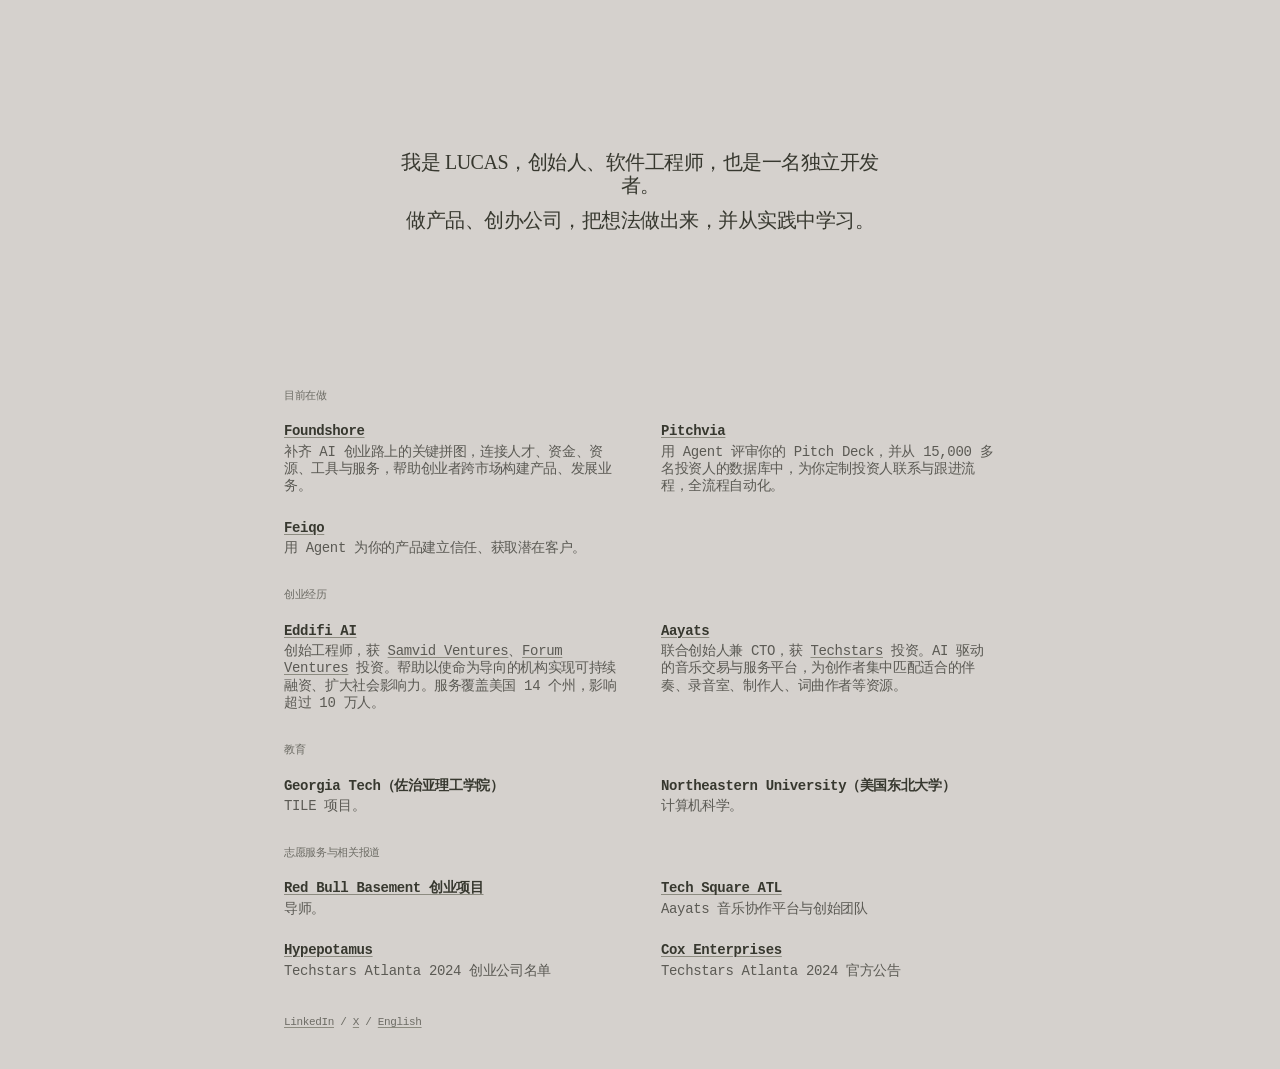
==== commit 7321c1e5: "Match the warm gray type-led reference layout" ====
--- a/zh/index.html
+++ b/zh/index.html
@@ -3,7 +3,7 @@
 <head>
 <meta charset="utf-8">
 <meta name="viewport" content="width=device-width, initial-scale=1">
-<meta name="theme-color" content="#101214">
+<meta name="theme-color" content="#d5d1cd">
 <title>Lucas Jin — 个人介绍</title>
 <meta name="description" content="创始人、软件工程师、独立开发者。">
 <link rel="canonical" href="https://hjinlucas.github.io/zh/">
@@ -15,37 +15,84 @@
 <meta property="og:description" content="创始人、软件工程师、独立开发者。">
 <meta property="og:url" content="https://hjinlucas.github.io/zh/">
 <link rel="icon" type="image/svg+xml" href="../assets/favicon.svg">
-<link rel="stylesheet" href="../assets/style.css">
+<link rel="stylesheet" href="../assets/style.css?v=reference-1">
 <script type="application/ld+json">{"@context": "https://schema.org", "@type": "Person", "name": "Lucas Jin", "url": "https://hjinlucas.github.io", "sameAs": ["https://github.com/hjinlucas", "https://www.linkedin.com/in/lucas-jinhao/", "https://x.com/luc3xhj"]}</script>
 </head>
-<body><main>
-<p class="prompt"><span class="host">lucas@github:~$</span> <span class="command">cat README.md</span></p>
+<body>
+<main>
+<header class="intro">
 <h1>我是 Lucas，创始人、软件工程师，也是一名独立开发者。</h1>
-<p>从 2013 年开始，我做产品、创办公司，把想法做出来，并从实践中学习。</p>
-<p><a href="https://www.linkedin.com/in/lucas-jinhao/" rel="nofollow">LinkedIn</a> · <a href="https://x.com/luc3xhj" rel="nofollow">X</a> · <a href="../">English</a></p>
-<h2>目前在做</h2>
-<ol>
-<li><strong><a href="https://foundshore.com" rel="nofollow">Foundshore</a></strong>：补齐 AI 创业路上的关键拼图，连接人才、资金、资源、工具与服务，帮助创业者跨市场构建产品、发展业务。</li>
-<li><strong><a href="https://pitchvia.com" rel="nofollow">Pitchvia</a></strong>：由 Agent 评审你的 Pitch Deck，并从 15,000 多名投资人的数据库中，为你定制投资人联系与跟进流程，全流程自动化。</li>
-<li><strong><a href="https://feiqo.com" rel="nofollow">Feiqo</a></strong>：由 Agent 为你的产品建立信任、获取潜在客户。</li>
-</ol>
-<h2>创业经历</h2>
-<ol>
-<li><strong><a href="https://eddi.org" rel="nofollow">Eddifi AI</a></strong> 创始工程师，获 <strong><a href="https://www.samvid.ventures/">Samvid Ventures</a></strong>、<strong><a href="https://www.forumvc.com/">Forum Ventures</a></strong> 支持。帮助以使命为导向的机构实现可持续融资、扩大社会影响力。服务覆盖美国 14 个州，影响超过 10 万人。</li>
-<li><strong><a href="https://aayats.com" rel="nofollow">Aayats</a></strong> 联合创始人兼 CTO，获 <strong><a href="https://www.techstars.com/" rel="nofollow">Techstars</a></strong> 支持。AI 驱动的音乐交易与服务平台，为创作者集中匹配适合的伴奏、录音室、制作人、词曲作者等资源。</li>
-</ol>
-<h2>教育</h2>
-<ul>
-<li><strong>Georgia Tech（佐治亚理工学院）</strong> TILE 项目。</li>
-<li><strong>Northeastern University（美国东北大学）</strong> 计算机科学。</li>
-</ul>
-<h2>志愿服务与相关报道</h2>
-<ul>
-<li><strong><a href="https://www.redbull.com/ca-en/event-series/basement" rel="nofollow">Red Bull Basement 创业项目</a></strong> 导师。</li>
-<li><strong><a href="https://www.techsquareatl.com/tech-square-news/2024/8/21/aayats-aims-to-pioneer-change-in-music-collaboration" rel="nofollow">Tech Square ATL — Aayats 音乐协作平台与创始团队</a></strong></li>
-<li><strong><a href="https://www.hypepotamus.com/meet-the-10-startups-selected-for-techstars-atlantas-2024-cohort/" rel="nofollow">Hypepotamus — Techstars Atlanta 2024 创业公司名单</a></strong></li>
-<li><strong><a href="https://www.coxenterprises.com/press-releases/meet-the-class-of-techstars-atlanta-powered-by-cox-enterprises" rel="nofollow">Cox Enterprises — Techstars Atlanta 2024 官方公告</a></strong></li>
-</ul>
-<p><strong>在 <a href="https://www.linkedin.com/in/lucas-jinhao/" rel="nofollow">LinkedIn</a> 找到我。</strong></p><p class="idle" aria-hidden="true">lucas@github:~$ <span class="cursor"></span></p>
-</main></body>
+<p>做产品、创办公司，把想法做出来，并从实践中学习。</p>
+</header>
+<div class="directory">
+<section aria-labelledby="section-0">
+<h2 id="section-0">目前在做</h2>
+<div class="entries">
+<article class="entry">
+<h3><a href="https://foundshore.com">Foundshore</a></h3>
+<p>补齐 AI 创业路上的关键拼图，连接人才、资金、资源、工具与服务，帮助创业者跨市场构建产品、发展业务。</p>
+</article>
+<article class="entry">
+<h3><a href="https://pitchvia.com">Pitchvia</a></h3>
+<p>用 Agent 评审你的 Pitch Deck，并从 15,000 多名投资人的数据库中，为你定制投资人联系与跟进流程，全流程自动化。</p>
+</article>
+<article class="entry">
+<h3><a href="https://feiqo.com">Feiqo</a></h3>
+<p>用 Agent 为你的产品建立信任、获取潜在客户。</p>
+</article>
+</div>
+</section>
+<section aria-labelledby="section-1">
+<h2 id="section-1">创业经历</h2>
+<div class="entries">
+<article class="entry">
+<h3><a href="https://eddi.org">Eddifi AI</a></h3>
+<p>创始工程师，获 <strong><a href="https://www.samvid.ventures/">Samvid Ventures</a></strong>、<strong><a href="https://www.forumvc.com/">Forum Ventures</a></strong> 投资。帮助以使命为导向的机构实现可持续融资、扩大社会影响力。服务覆盖美国 14 个州，影响超过 10 万人。</p>
+</article>
+<article class="entry">
+<h3><a href="https://aayats.com">Aayats</a></h3>
+<p>联合创始人兼 CTO，获 <strong><a href="https://www.techstars.com/">Techstars</a></strong> 投资。AI 驱动的音乐交易与服务平台，为创作者集中匹配适合的伴奏、录音室、制作人、词曲作者等资源。</p>
+</article>
+</div>
+</section>
+<section aria-labelledby="section-2">
+<h2 id="section-2">教育</h2>
+<div class="entries">
+<article class="entry">
+<h3>Georgia Tech（佐治亚理工学院）</h3>
+<p>TILE 项目。</p>
+</article>
+<article class="entry">
+<h3>Northeastern University（美国东北大学）</h3>
+<p>计算机科学。</p>
+</article>
+</div>
+</section>
+<section aria-labelledby="section-3">
+<h2 id="section-3">志愿服务与相关报道</h2>
+<div class="entries">
+<article class="entry">
+<h3><a href="https://www.redbull.com/ca-en/event-series/basement">Red Bull Basement 创业项目</a></h3>
+<p>导师。</p>
+</article>
+<article class="entry">
+<h3><a href="https://www.techsquareatl.com/tech-square-news/2024/8/21/aayats-aims-to-pioneer-change-in-music-collaboration">Tech Square ATL</a></h3>
+<p>Aayats 音乐协作平台与创始团队</p>
+</article>
+<article class="entry">
+<h3><a href="https://www.hypepotamus.com/meet-the-10-startups-selected-for-techstars-atlantas-2024-cohort/">Hypepotamus</a></h3>
+<p>Techstars Atlanta 2024 创业公司名单</p>
+</article>
+<article class="entry">
+<h3><a href="https://www.coxenterprises.com/press-releases/meet-the-class-of-techstars-atlanta-powered-by-cox-enterprises">Cox Enterprises</a></h3>
+<p>Techstars Atlanta 2024 官方公告</p>
+</article>
+</div>
+</section>
+</div>
+<footer>
+<a href="https://www.linkedin.com/in/lucas-jinhao/">LinkedIn</a> / <a href="https://x.com/luc3xhj">X</a> / <a href="../" lang="en">English</a>
+</footer>
+</main>
+</body>
 </html>
--- a/assets/style.css
+++ b/assets/style.css
@@ -1,42 +1,49 @@
 :root {
-  color-scheme: dark;
-  --background: #101214;
-  --text: #d5d9dc;
-  --muted: #8a9298;
-  --green: #9dccad;
+  color-scheme: light;
+  --paper: #d5d1cd;
+  --ink: #37382f;
+  --text: #5b5a54;
+  --muted: #6d6c65;
 }
 * { box-sizing: border-box; }
 body {
   margin: 0;
-  background: var(--background);
+  background: var(--paper);
   color: var(--text);
-  font-family: "SFMono-Regular", Consolas, "Liberation Mono", Menlo, monospace;
-  font-size: 15px;
-  line-height: 1.8;
+  font-family: "Courier New", Courier, "Liberation Mono", monospace;
+  font-size: 14px;
+  line-height: 1.24;
+  letter-spacing: -.025em;
   -webkit-font-smoothing: antialiased;
 }
-main { max-width: 820px; margin: 56px auto; padding: 0 28px; overflow-wrap: break-word; }
-.prompt { display: flex; flex-wrap: wrap; gap: 0 .6ch; margin: 0 0 24px; }
-.host { color: var(--green); }
-.command { color: var(--text); }
-h1 { font-size: inherit; line-height: inherit; font-weight: 600; margin: 0 0 12px; color: #eef0f2; }
-h2 { margin: 36px 0 12px; font-size: inherit; font-weight: 400; line-height: inherit; color: var(--green); }
-h2::before { content: "$ "; color: var(--muted); }
-p { margin: 0 0 16px; }
-strong { font-weight: 600; color: #eef0f2; }
-a { color: var(--green); text-decoration: underline; text-decoration-color: #5e7f68; text-underline-offset: 4px; }
-a:hover { color: #c4e8ce; text-decoration-color: currentColor; }
-a:focus-visible { outline: 2px solid var(--green); outline-offset: 4px; }
-ul, ol { margin: 0 0 24px; padding-left: 3ch; }
-li { padding-left: .5ch; margin: 0 0 12px; }
-li::marker { color: var(--muted); }
-li:last-child { margin-bottom: 0; }
-li p { margin-bottom: 8px; }
-.idle { margin: 36px 0 0; color: var(--green); }
-.cursor { display: inline-block; height: 1em; width: .6em; background: var(--green); vertical-align: -.12em; }
-::selection { color: var(--background); background: var(--green); }
+main { max-width: 760px; margin: 0 auto; padding: 0 24px 40px; }
+.intro { min-height: 390px; display: flex; flex-direction: column; justify-content: center; align-items: center; text-align: center; padding: 76px 16px 84px; }
+.intro h1, .intro p { max-width: 500px; font-family: "Times New Roman", "Songti SC", SimSun, serif; font-size: 20px; line-height: 1.15; letter-spacing: -.025em; text-transform: uppercase; font-weight: 400; color: var(--ink); }
+.intro h1 { margin: 0; }
+.intro p { margin: 12px 0 0; }
+section { margin: 0 0 32px; }
+h2 { margin: 0 0 20px; font-size: 11px; line-height: 1.2; font-weight: 400; color: var(--muted); letter-spacing: -.03em; }
+.entries { display: grid; grid-template-columns: repeat(2, minmax(0, 1fr)); gap: 24px 42px; }
+.entry { min-width: 0; overflow-wrap: break-word; }
+h3 { margin: 0 0 3px; color: var(--ink); font: inherit; font-weight: 700; }
+p { margin: 0; }
+a { color: inherit; text-decoration: underline; text-decoration-color: #8c8b80; text-underline-offset: 2px; }
+h3 a { position: relative; text-decoration-thickness: 1px; }
+h3 a::before { content: "> "; position: absolute; right: 100%; padding-right: 3px; color: #62667c; opacity: 0; }
+h3 a:hover::before, h3 a:focus-visible::before { opacity: 1; }
+a:hover { color: var(--ink); text-decoration-color: currentColor; }
+a:focus-visible { outline: 1px solid var(--ink); outline-offset: 3px; }
+strong { font-weight: 400; }
+footer { margin-top: 36px; font-size: 11px; color: var(--muted); }
+::selection { background: #b9b6cb; color: var(--ink); }
 @media (max-width: 600px) {
-  body { font-size: 14px; line-height: 1.85; }
-  main { margin: 28px auto; padding: 0 20px; }
-  h2 { margin-top: 28px; }
+  main { padding: 0 20px 28px; }
+  .intro { padding-right: 0; padding-left: 0; }
+  .entries { column-gap: 28px; }
 }
+@media (max-width: 480px) {
+  .intro { min-height: 300px; padding-top: 64px; padding-bottom: 64px; }
+  .intro h1, .intro p { font-size: 18px; max-width: 330px; }
+  .entries { grid-template-columns: 1fr; row-gap: 20px; }
+  section { margin-bottom: 28px; }
+}
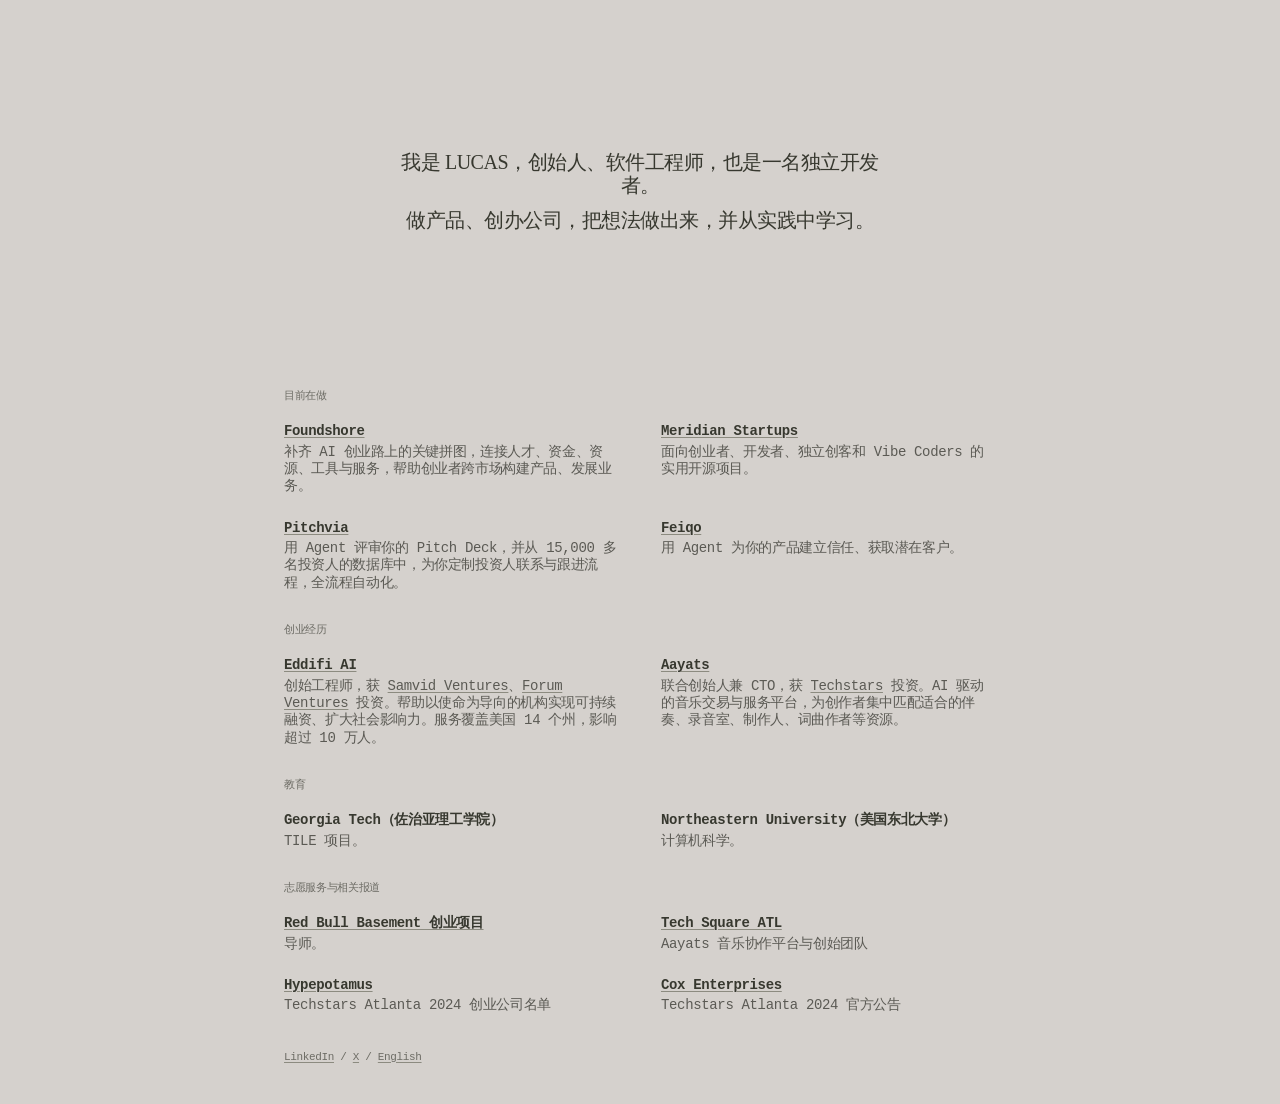
==== commit ca864bd6: "Add Meridian Startups after Foundshore" ====
--- a/zh/index.html
+++ b/zh/index.html
@@ -6,17 +6,17 @@
 <meta name="theme-color" content="#d5d1cd">
 <title>Lucas Jin — 个人介绍</title>
 <meta name="description" content="创始人、软件工程师、独立开发者。">
-<link rel="canonical" href="https://hjinlucas.github.io/zh/">
-<link rel="alternate" hreflang="en" href="https://hjinlucas.github.io/">
-<link rel="alternate" hreflang="zh-CN" href="https://hjinlucas.github.io/zh/">
-<link rel="alternate" hreflang="x-default" href="https://hjinlucas.github.io/">
+<link rel="canonical" href="https://luc3xhj.github.io/zh/">
+<link rel="alternate" hreflang="en" href="https://luc3xhj.github.io/">
+<link rel="alternate" hreflang="zh-CN" href="https://luc3xhj.github.io/zh/">
+<link rel="alternate" hreflang="x-default" href="https://luc3xhj.github.io/">
 <meta property="og:type" content="website">
 <meta property="og:title" content="Lucas Jin — 个人介绍">
 <meta property="og:description" content="创始人、软件工程师、独立开发者。">
-<meta property="og:url" content="https://hjinlucas.github.io/zh/">
+<meta property="og:url" content="https://luc3xhj.github.io/zh/">
 <link rel="icon" type="image/svg+xml" href="../assets/favicon.svg">
 <link rel="stylesheet" href="../assets/style.css?v=reference-1">
-<script type="application/ld+json">{"@context": "https://schema.org", "@type": "Person", "name": "Lucas Jin", "url": "https://hjinlucas.github.io", "sameAs": ["https://github.com/hjinlucas", "https://www.linkedin.com/in/lucas-jinhao/", "https://x.com/luc3xhj"]}</script>
+<script type="application/ld+json">{"@context": "https://schema.org", "@type": "Person", "name": "Lucas Jin", "url": "https://luc3xhj.github.io", "sameAs": ["https://github.com/luc3xhj", "https://www.linkedin.com/in/lucas-jinhao/", "https://x.com/luc3xhj"]}</script>
 </head>
 <body>
 <main>
@@ -31,6 +31,10 @@
 <article class="entry">
 <h3><a href="https://foundshore.com">Foundshore</a></h3>
 <p>补齐 AI 创业路上的关键拼图，连接人才、资金、资源、工具与服务，帮助创业者跨市场构建产品、发展业务。</p>
+</article>
+<article class="entry">
+<h3><a href="https://meridianstartups.com">Meridian Startups</a></h3>
+<p>面向创业者、开发者、独立创客和 Vibe Coders 的实用开源项目。</p>
 </article>
 <article class="entry">
 <h3><a href="https://pitchvia.com">Pitchvia</a></h3>
